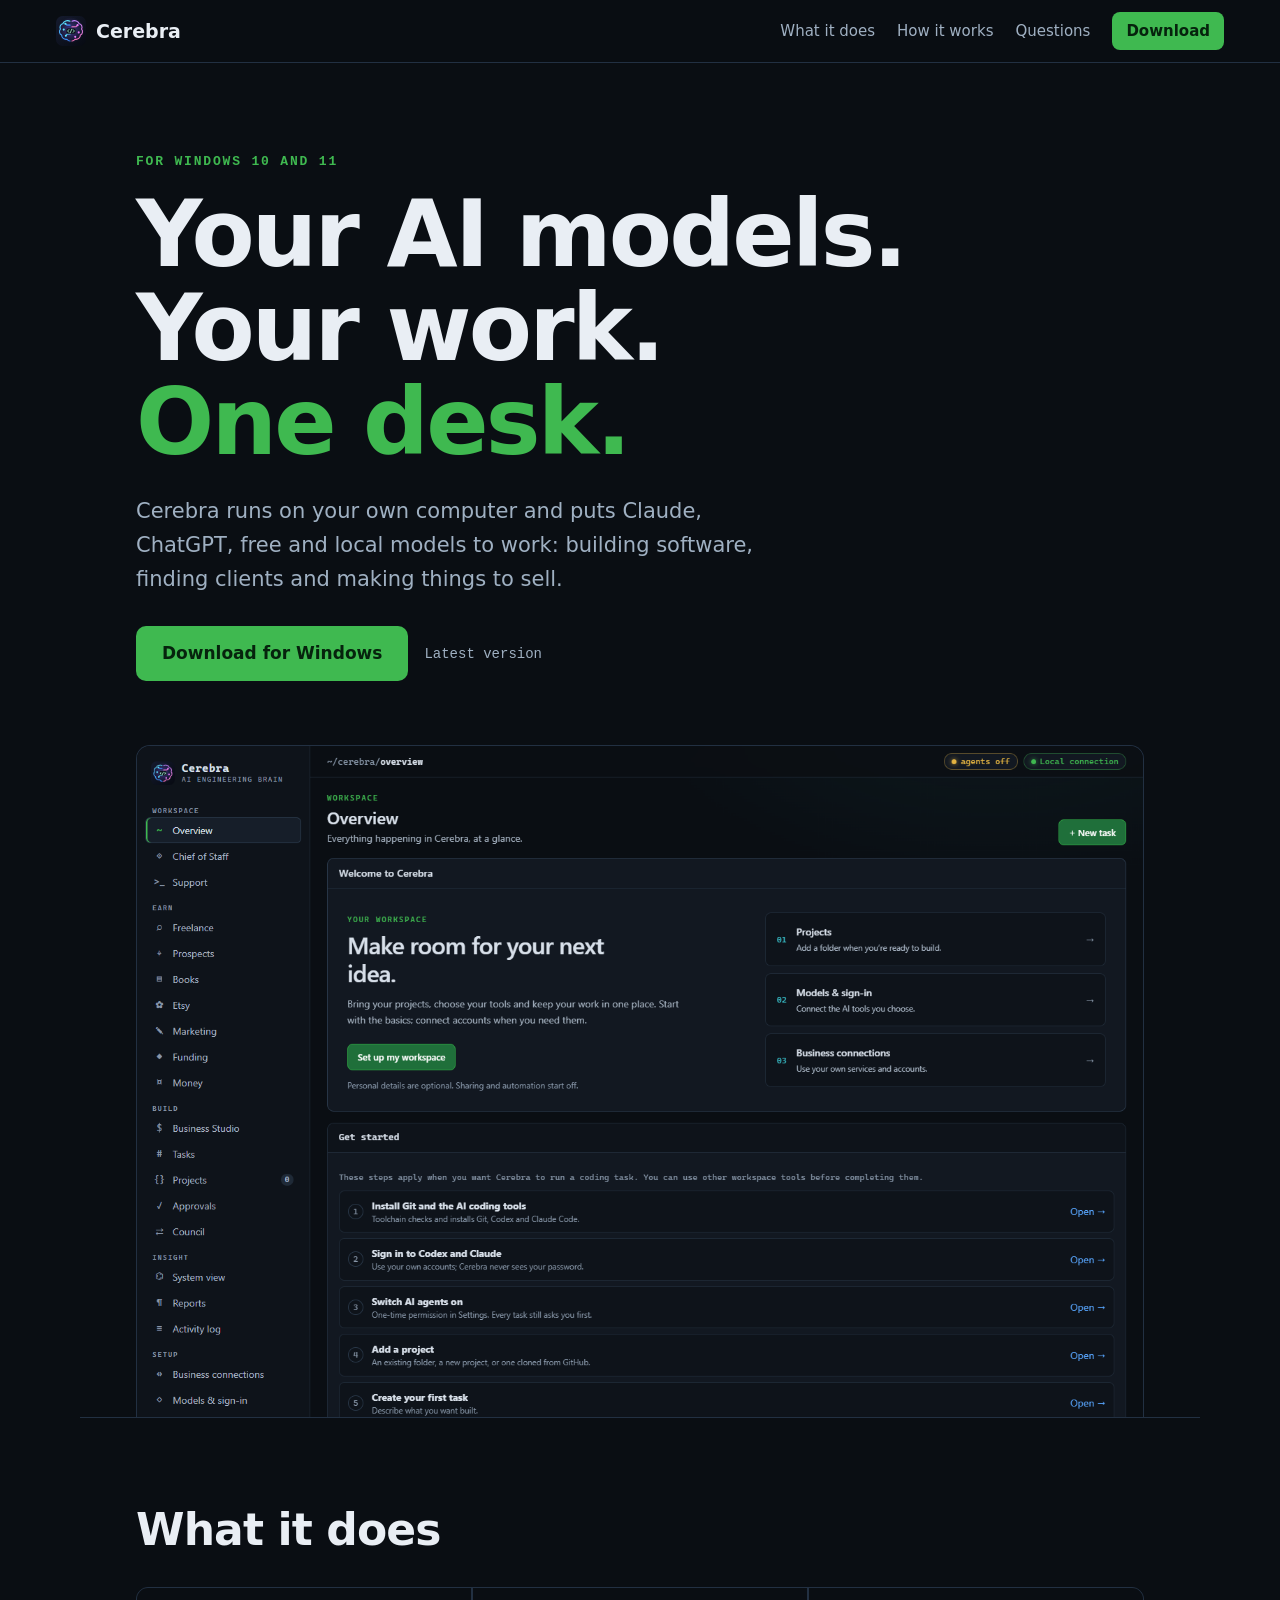
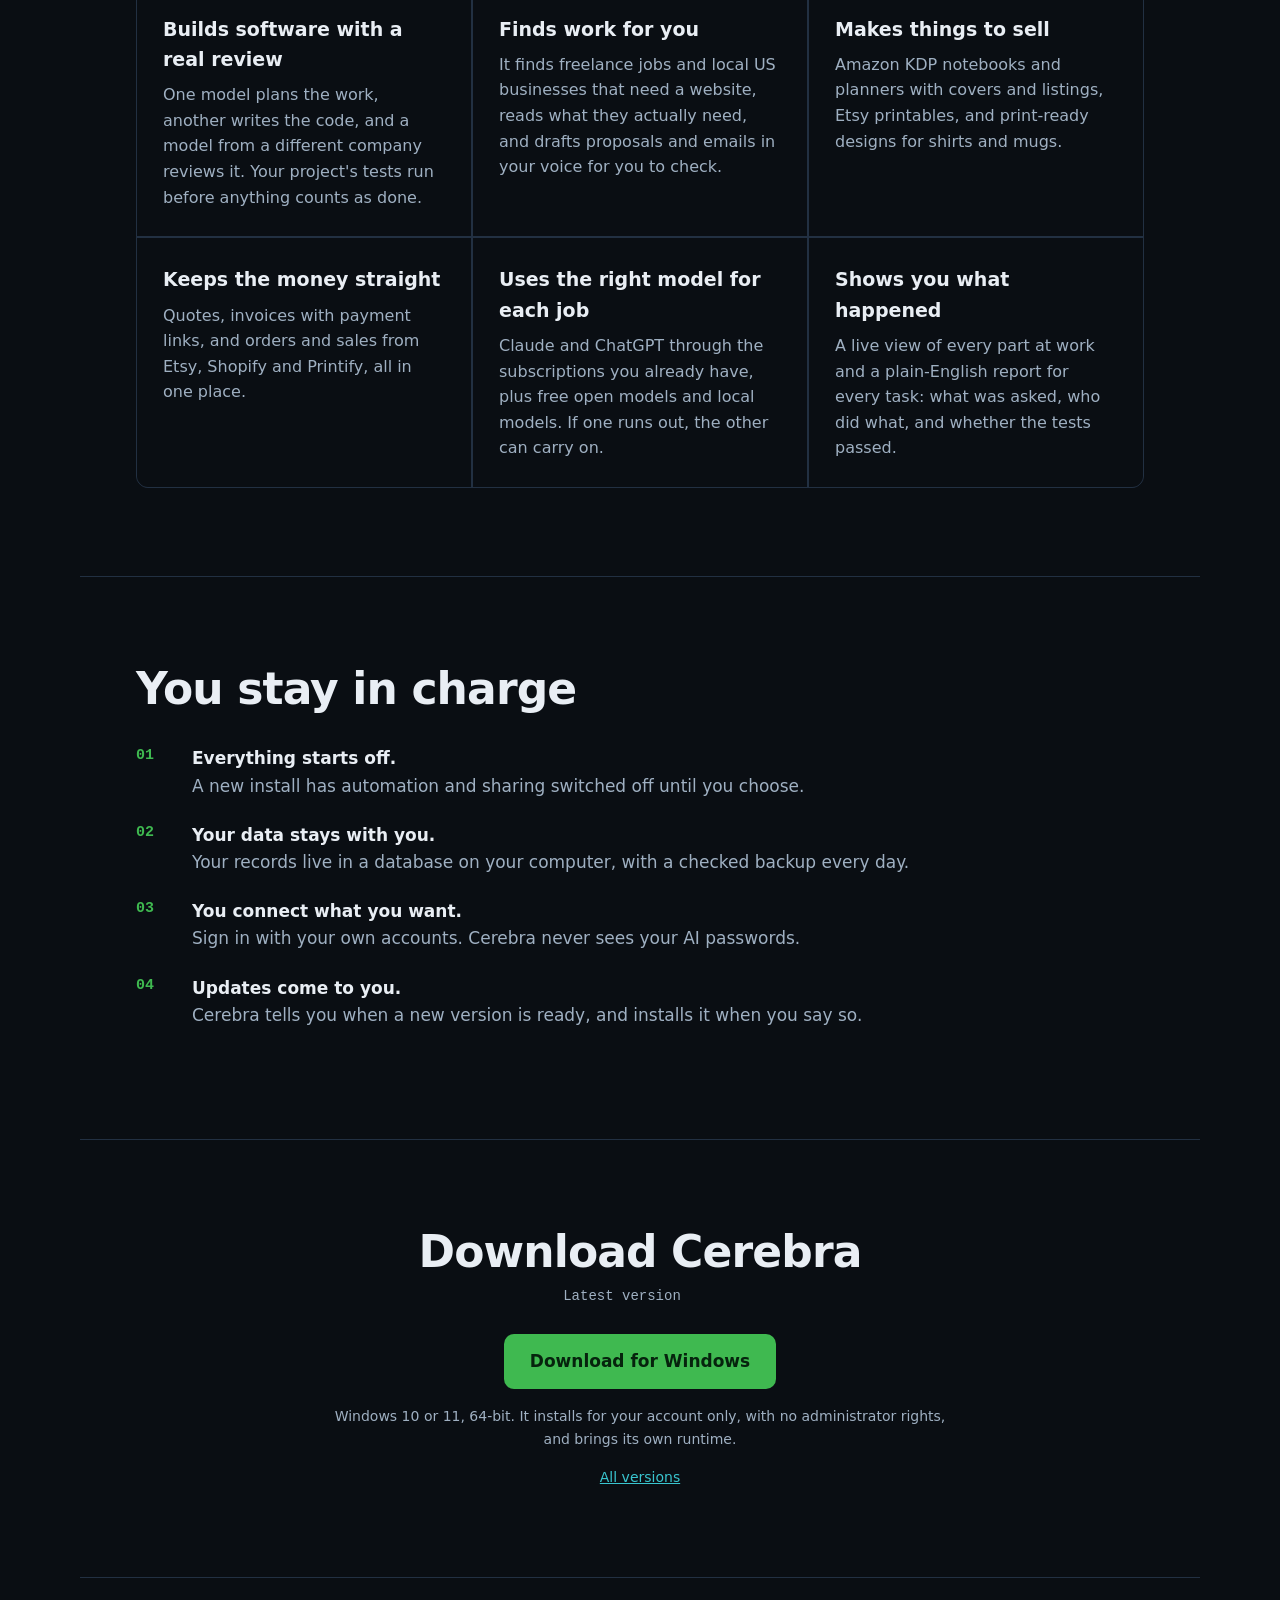
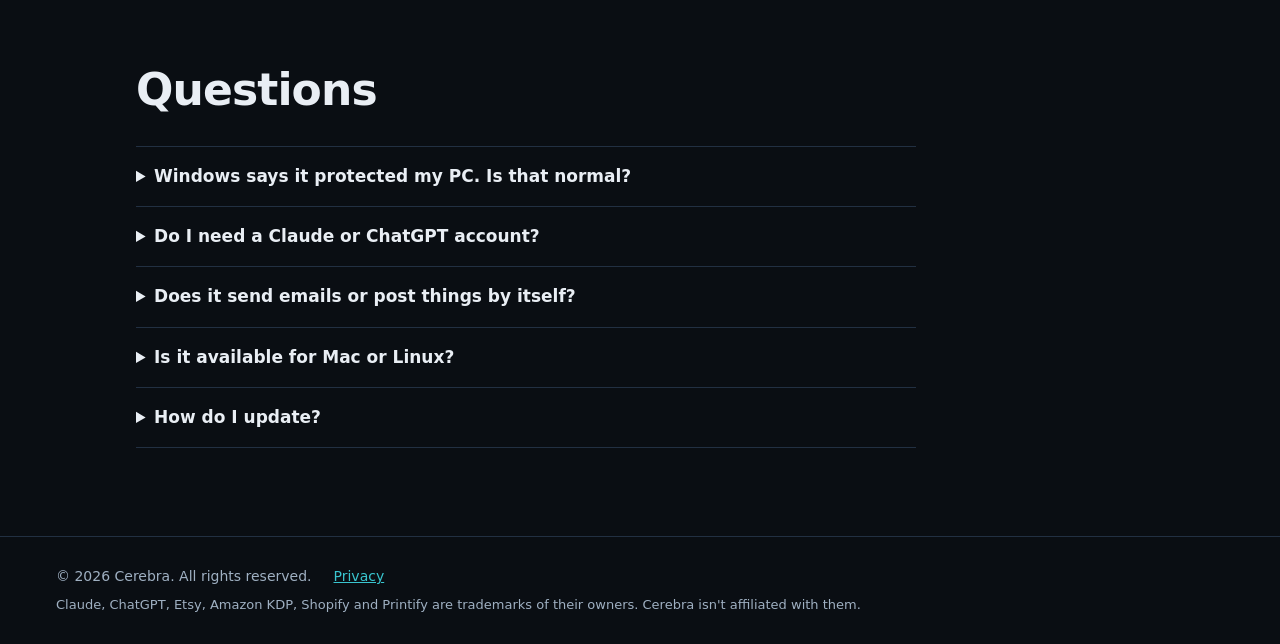
==== index.html @ 4c4b8998 "Add website" ====
<!doctype html>
<html lang="en">
<head>
<meta charset="utf-8">
<meta name="viewport" content="width=device-width, initial-scale=1">
<title>Cerebra: AI models and your side businesses, in one desktop app</title>
<meta name="description" content="Cerebra is a Windows desktop app that puts Claude, ChatGPT, free and local AI models to work: building software, finding clients and making things to sell.">
<meta property="og:title" content="Cerebra">
<meta property="og:description" content="AI models and your side businesses, in one desktop app.">
<meta property="og:image" content="assets/screenshot.png">
<link rel="icon" href="assets/logo.svg" type="image/svg+xml">
<link rel="stylesheet" href="assets/site.css">
</head>
<body>
<header class="top">
  <a class="brand" href="#top"><img src="assets/logo.svg" alt="" width="30" height="30">Cerebra</a>
  <nav aria-label="Main">
    <a href="#what">What it does</a>
    <a href="#how">How it works</a>
    <a href="#questions">Questions</a>
    <a class="pill" href="#download">Download</a>
  </nav>
</header>

<main id="top">
  <section class="hero">
    <p class="kicker">For Windows 10 and 11</p>
    <h1>Your AI models.<br>Your work.<br><span>One desk.</span></h1>
    <p class="lead">Cerebra runs on your own computer and puts Claude, ChatGPT, free and local models to work: building software, finding clients and making things to sell.</p>
    <div class="actions">
      <a class="button" data-download href="https://github.com/Mukira56/Cerebra-Releases/releases/latest">Download for Windows</a>
      <span class="version" data-version>Latest version</span>
    </div>
    <figure class="shot"><img src="assets/screenshot.png" width="1440" height="960" alt="The Cerebra overview page, with its workspace menu and a getting started checklist."></figure>
  </section>

  <section id="what" class="band">
    <h2>What it does</h2>
    <div class="grid">
      <article><h3>Builds software with a real review</h3><p>One model plans the work, another writes the code, and a model from a different company reviews it. Your project's tests run before anything counts as done.</p></article>
      <article><h3>Finds work for you</h3><p>It finds freelance jobs and local US businesses that need a website, reads what they actually need, and drafts proposals and emails in your voice for you to check.</p></article>
      <article><h3>Makes things to sell</h3><p>Amazon KDP notebooks and planners with covers and listings, Etsy printables, and print-ready designs for shirts and mugs.</p></article>
      <article><h3>Keeps the money straight</h3><p>Quotes, invoices with payment links, and orders and sales from Etsy, Shopify and Printify, all in one place.</p></article>
      <article><h3>Uses the right model for each job</h3><p>Claude and ChatGPT through the subscriptions you already have, plus free open models and local models. If one runs out, the other can carry on.</p></article>
      <article><h3>Shows you what happened</h3><p>A live view of every part at work and a plain-English report for every task: what was asked, who did what, and whether the tests passed.</p></article>
    </div>
  </section>

  <section id="how" class="band">
    <h2>You stay in charge</h2>
    <ol class="steps">
      <li><strong>Everything starts off.</strong> A new install has automation and sharing switched off until you choose.</li>
      <li><strong>Your data stays with you.</strong> Your records live in a database on your computer, with a checked backup every day.</li>
      <li><strong>You connect what you want.</strong> Sign in with your own accounts. Cerebra never sees your AI passwords.</li>
      <li><strong>Updates come to you.</strong> Cerebra tells you when a new version is ready, and installs it when you say so.</li>
    </ol>
  </section>

  <section id="download" class="band download">
    <h2>Download Cerebra</h2>
    <p class="meta"><span data-version>Latest version</span><span data-date></span><span data-size></span></p>
    <a class="button" data-download href="https://github.com/Mukira56/Cerebra-Releases/releases/latest">Download for Windows</a>
    <p class="small">Windows 10 or 11, 64-bit. It installs for your account only, with no administrator rights, and brings its own runtime.</p>
    <div class="notes" data-notes-box hidden><h3>What's new</h3><p data-notes></p></div>
    <p class="small hash" data-hash-box hidden>SHA-256: <code data-hash></code></p>
    <p class="small"><a href="https://github.com/Mukira56/Cerebra-Releases/releases">All versions</a></p>
  </section>

  <section id="questions" class="band">
    <h2>Questions</h2>
    <details><summary>Windows says it protected my PC. Is that normal?</summary><p>Yes, for now. Cerebra's installer isn't code-signed yet, so Windows SmartScreen may show "Windows protected your PC". Choose <em>More info</em>, then <em>Run anyway</em>. You can check your download against the SHA-256 shown above.</p></details>
    <details><summary>Do I need a Claude or ChatGPT account?</summary><p>To use them, yes: Cerebra works through your own subscriptions. Free open models and local models are also supported.</p></details>
    <details><summary>Does it send emails or post things by itself?</summary><p>Not unless you turn that on. By default it drafts and you decide. Automatic outreach has daily limits, and it pauses by itself if too many emails bounce.</p></details>
    <details><summary>Is it available for Mac or Linux?</summary><p>The installer is for Windows.</p></details>
    <details><summary>How do I update?</summary><p>Cerebra checks for new versions and offers them in Settings. You don't need a GitHub account.</p></details>
  </section>
</main>

<footer>
  <span>&copy; 2026 Cerebra. All rights reserved.</span>
  <a href="privacy.html">Privacy</a>
  <span class="fine">Claude, ChatGPT, Etsy, Amazon KDP, Shopify and Printify are trademarks of their owners. Cerebra isn't affiliated with them.</span>
</footer>
<script src="assets/release.js"></script>
</body>
</html>
---- assets/site.css ----
:root {
  --ink: #e9eef4; --soft: #9fb0c2; --line: #223042; --bg: #0a0e13; --panel: #111823; --green: #3fb950; --green-ink: #06230d; --cyan: #39c5cf;
  --sans: "Segoe UI", system-ui, -apple-system, Roboto, Arial, sans-serif; --mono: "Cascadia Code", Consolas, ui-monospace, monospace;
}
* { box-sizing: border-box; }
html { scroll-behavior: smooth; scroll-padding-top: 76px; }
body { margin: 0; background: var(--bg); color: var(--ink); font: 17px/1.6 var(--sans); }
a { color: var(--cyan); }
img { max-width: 100%; height: auto; display: block; }
:focus-visible { outline: 2px solid var(--cyan); outline-offset: 3px; border-radius: 4px; }

.top { position: sticky; top: 0; z-index: 5; display: flex; align-items: center; justify-content: space-between; gap: 16px; padding: 12px clamp(16px, 5vw, 56px);
  background: rgba(10, 14, 19, .92); border-bottom: 1px solid var(--line); }
.brand { display: flex; align-items: center; gap: 10px; color: var(--ink); font-weight: 700; font-size: 19px; text-decoration: none; }
.top nav { display: flex; align-items: center; gap: 22px; }
.top nav a { color: var(--soft); text-decoration: none; font-size: 15px; }
.top nav a:hover { color: var(--ink); }
.top nav .pill { color: var(--green-ink); background: var(--green); padding: 7px 14px; border-radius: 8px; font-weight: 600; }
.top nav .pill:hover { color: var(--green-ink); }

.hero { max-width: 1120px; margin: 0 auto; padding: clamp(44px, 8vw, 92px) clamp(16px, 5vw, 56px) 0; }
.kicker { font: 600 13px/1 var(--mono); letter-spacing: .14em; text-transform: uppercase; color: var(--green); margin: 0 0 20px; }
h1 { font-size: clamp(44px, 8.4vw, 92px); line-height: 1.02; letter-spacing: -.03em; margin: 0; }
h1 span { color: var(--green); }
.lead { max-width: 620px; font-size: clamp(18px, 2.2vw, 21px); color: var(--soft); margin: 26px 0 30px; }
.actions { display: flex; flex-wrap: wrap; align-items: center; gap: 16px; }
.button { display: inline-block; background: var(--green); color: var(--green-ink); font-weight: 700; padding: 14px 26px; border-radius: 10px; text-decoration: none; }
.button:hover { background: #56d364; }
.version { font: 14px var(--mono); color: var(--soft); }
.shot { margin: clamp(40px, 6vw, 64px) 0 0; border: 1px solid var(--line); border-bottom: 0; border-radius: 14px 14px 0 0; overflow: hidden; }

.band { max-width: 1120px; margin: 0 auto; padding: clamp(56px, 8vw, 88px) clamp(16px, 5vw, 56px); border-top: 1px solid var(--line); }
h2 { font-size: clamp(30px, 4.4vw, 44px); letter-spacing: -.02em; line-height: 1.1; margin: 0 0 32px; }
h3 { font-size: 19px; margin: 0 0 8px; }
.grid { display: grid; grid-template-columns: repeat(auto-fit, minmax(290px, 1fr)); gap: 2px; background: var(--line); border: 1px solid var(--line); border-radius: 12px; overflow: hidden; }
.grid article { background: var(--bg); padding: 26px; }
.grid p { margin: 0; color: var(--soft); font-size: 16px; }

.steps { list-style: none; margin: 0; padding: 0; counter-reset: step; max-width: 780px; }
.steps li { counter-increment: step; position: relative; padding: 0 0 22px 56px; color: var(--soft); }
.steps li::before { content: "0" counter(step); position: absolute; left: 0; top: 2px; font: 600 15px var(--mono); color: var(--green); }
.steps strong { display: block; color: var(--ink); }

.download { text-align: center; }
.download h2 { margin-bottom: 12px; }
.meta { display: flex; flex-wrap: wrap; justify-content: center; gap: 6px 18px; font: 14px var(--mono); color: var(--soft); margin: 0 0 24px; min-height: 22px; }
.small { font-size: 14px; color: var(--soft); margin: 16px auto 0; max-width: 620px; }
.notes { text-align: left; max-width: 680px; margin: 30px auto 0; padding: 20px 22px; background: var(--panel); border: 1px solid var(--line); border-radius: 12px; }
.notes p { white-space: pre-line; color: var(--soft); font-size: 15px; margin: 0; }
.hash code { font: 12px var(--mono); overflow-wrap: anywhere; }

details { border-top: 1px solid var(--line); padding: 16px 0; max-width: 780px; }
details:last-child { border-bottom: 1px solid var(--line); }
summary { cursor: pointer; font-weight: 600; }
details p { color: var(--soft); margin: 10px 0 0; }

footer { display: flex; flex-wrap: wrap; gap: 8px 22px; padding: 28px clamp(16px, 5vw, 56px); border-top: 1px solid var(--line); color: var(--soft); font-size: 14px; }
.fine { flex-basis: 100%; font-size: 13px; }

.page { max-width: 720px; margin: 0 auto; padding: 56px 16px; }
.page h1 { font-size: clamp(34px, 6vw, 48px); margin-bottom: 24px; }
.page h2 { font-size: 22px; margin: 32px 0 8px; }
.page p { color: var(--soft); }

@media (max-width: 640px) {
  .top nav a:not(.pill) { display: none; }
  .button { width: 100%; text-align: center; }
  .steps li { padding-left: 44px; }
}
@media (prefers-reduced-motion: reduce) { html { scroll-behavior: auto; } }
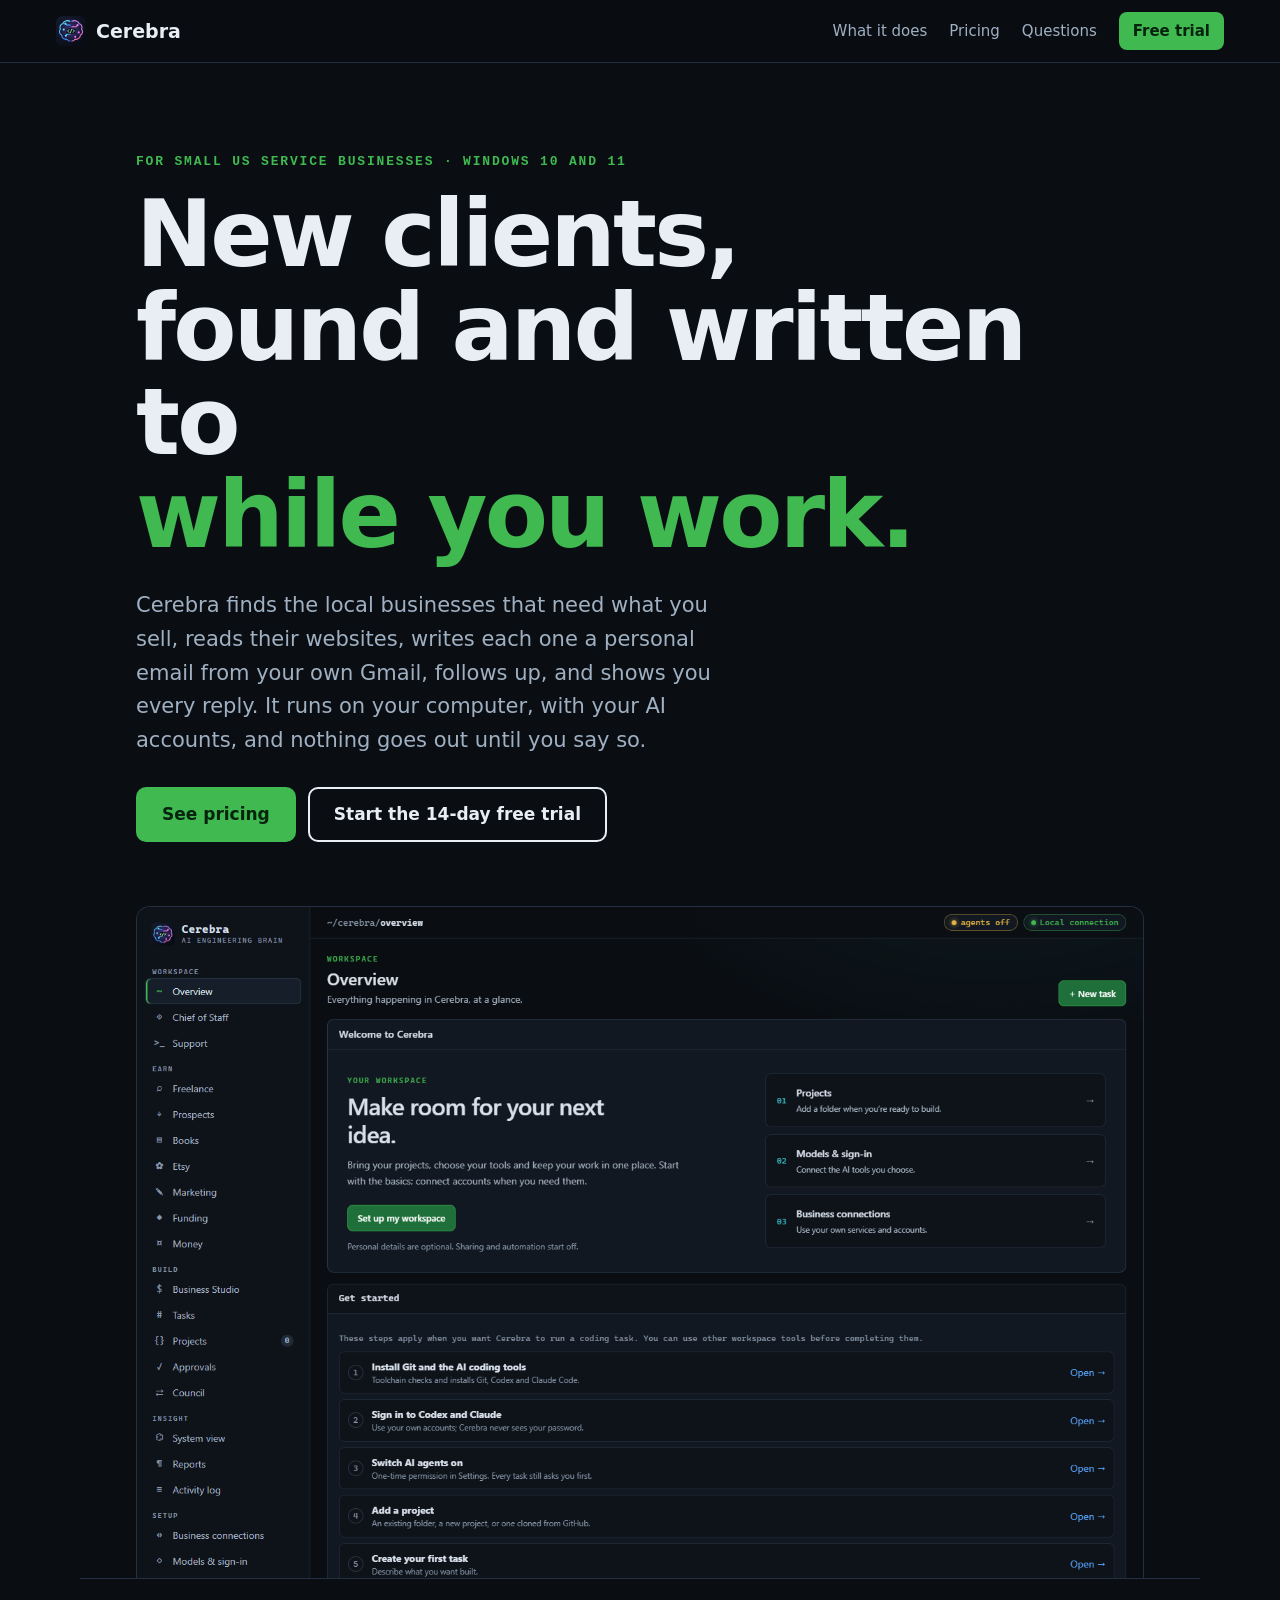
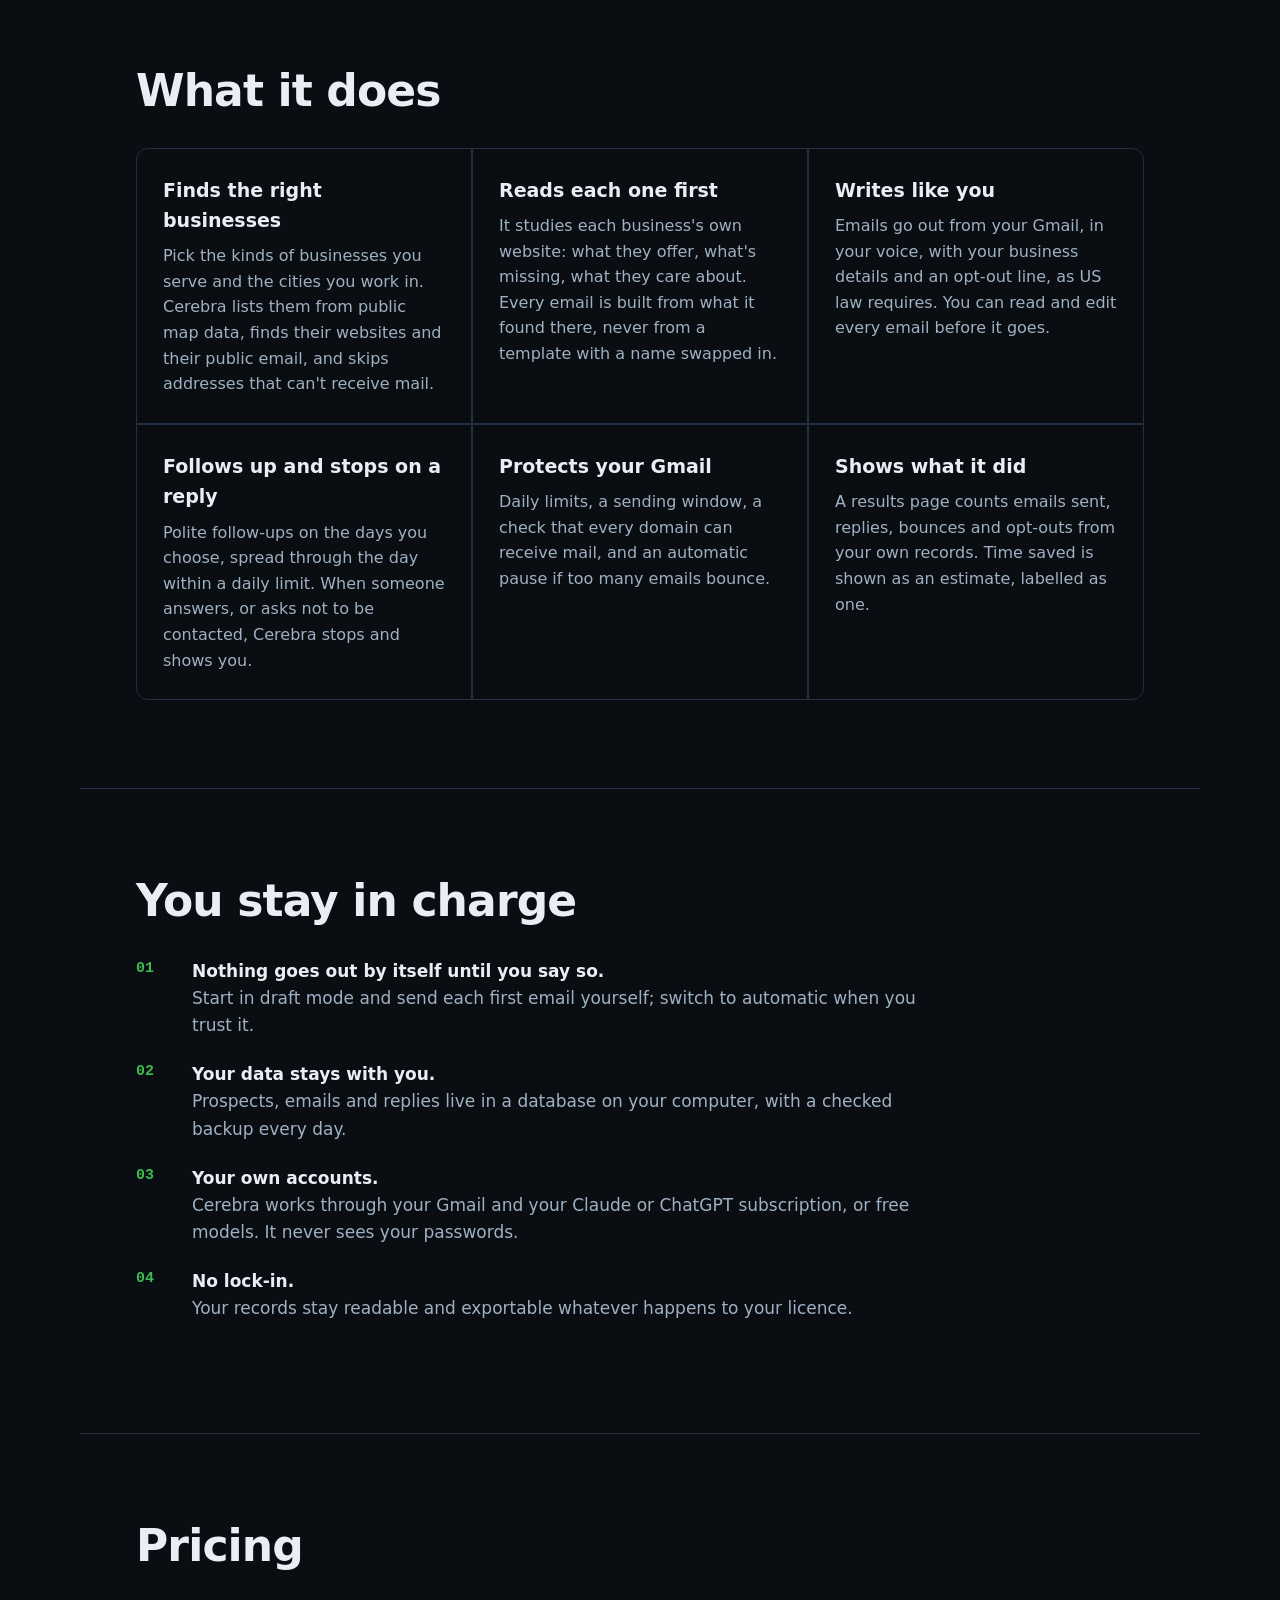
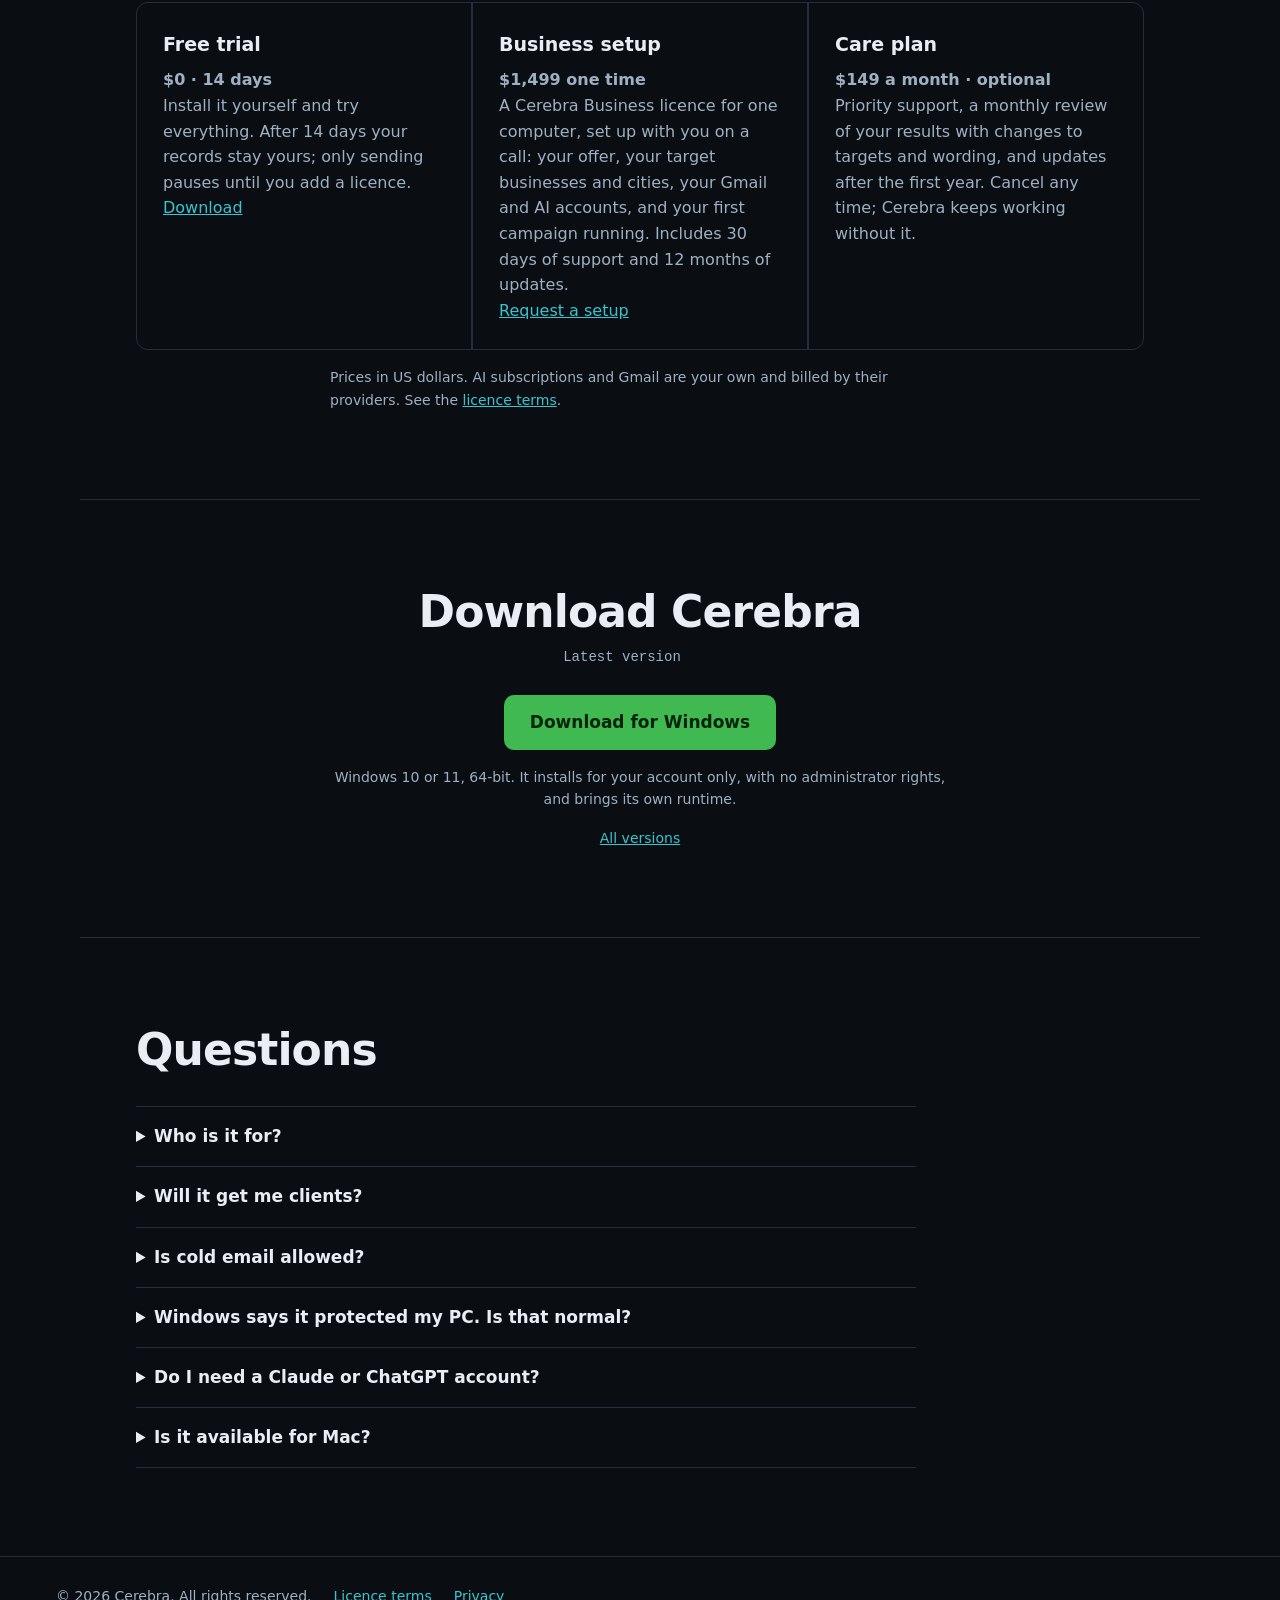
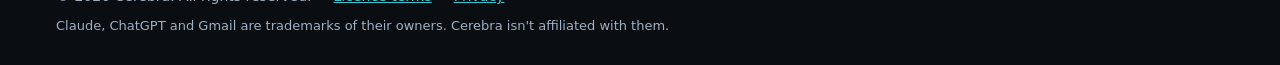
==== commit be5af17d: "Cerebra Business: pricing, licence terms and setup requests" ====
--- a/index.html
+++ b/index.html
@@ -3,10 +3,10 @@
 <head>
 <meta charset="utf-8">
 <meta name="viewport" content="width=device-width, initial-scale=1">
-<title>Cerebra: AI models and your side businesses, in one desktop app</title>
-<meta name="description" content="Cerebra is a Windows desktop app that puts Claude, ChatGPT, free and local AI models to work: building software, finding clients and making things to sell.">
-<meta property="og:title" content="Cerebra">
-<meta property="og:description" content="AI models and your side businesses, in one desktop app.">
+<title>Cerebra Business: researched, personal outreach that runs from your own Gmail</title>
+<meta name="description" content="Cerebra is a Windows app for small US service businesses: it finds the local businesses that need what you sell, researches each one, writes a personal email from your Gmail, follows up and shows you every reply.">
+<meta property="og:title" content="Cerebra Business">
+<meta property="og:description" content="Researched, personal outreach that runs from your own Gmail, on your own computer.">
 <meta property="og:image" content="assets/screenshot.png">
 <link rel="icon" href="assets/logo.svg" type="image/svg+xml">
 <link rel="stylesheet" href="assets/site.css">
@@ -16,20 +16,20 @@
   <a class="brand" href="#top"><img src="assets/logo.svg" alt="" width="30" height="30">Cerebra</a>
   <nav aria-label="Main">
     <a href="#what">What it does</a>
-    <a href="#how">How it works</a>
+    <a href="#pricing">Pricing</a>
     <a href="#questions">Questions</a>
-    <a class="pill" href="#download">Download</a>
+    <a class="pill" href="#download">Free trial</a>
   </nav>
 </header>
 
 <main id="top">
   <section class="hero">
-    <p class="kicker">For Windows 10 and 11</p>
-    <h1>Your AI models.<br>Your work.<br><span>One desk.</span></h1>
-    <p class="lead">Cerebra runs on your own computer and puts Claude, ChatGPT, free and local models to work: building software, finding clients and making things to sell.</p>
+    <p class="kicker">For small US service businesses · Windows 10 and 11</p>
+    <h1>New clients,<br>found and written to<br><span>while you work.</span></h1>
+    <p class="lead">Cerebra finds the local businesses that need what you sell, reads their websites, writes each one a personal email from your own Gmail, follows up, and shows you every reply. It runs on your computer, with your AI accounts, and nothing goes out until you say so.</p>
     <div class="actions">
-      <a class="button" data-download href="https://github.com/Mukira56/Cerebra-Releases/releases/latest">Download for Windows</a>
-      <span class="version" data-version>Latest version</span>
+      <a class="button" href="#pricing">See pricing</a>
+      <a class="button ghost" data-download href="https://github.com/Mukira56/Cerebra-Releases/releases/latest">Start the 14-day free trial</a>
     </div>
     <figure class="shot"><img src="assets/screenshot.png" width="1440" height="960" alt="The Cerebra overview page, with its workspace menu and a getting started checklist."></figure>
   </section>
@@ -37,23 +37,33 @@
   <section id="what" class="band">
     <h2>What it does</h2>
     <div class="grid">
-      <article><h3>Builds software with a real review</h3><p>One model plans the work, another writes the code, and a model from a different company reviews it. Your project's tests run before anything counts as done.</p></article>
-      <article><h3>Finds work for you</h3><p>It finds freelance jobs and local US businesses that need a website, reads what they actually need, and drafts proposals and emails in your voice for you to check.</p></article>
-      <article><h3>Makes things to sell</h3><p>Amazon KDP notebooks and planners with covers and listings, Etsy printables, and print-ready designs for shirts and mugs.</p></article>
-      <article><h3>Keeps the money straight</h3><p>Quotes, invoices with payment links, and orders and sales from Etsy, Shopify and Printify, all in one place.</p></article>
-      <article><h3>Uses the right model for each job</h3><p>Claude and ChatGPT through the subscriptions you already have, plus free open models and local models. If one runs out, the other can carry on.</p></article>
-      <article><h3>Shows you what happened</h3><p>A live view of every part at work and a plain-English report for every task: what was asked, who did what, and whether the tests passed.</p></article>
+      <article><h3>Finds the right businesses</h3><p>Pick the kinds of businesses you serve and the cities you work in. Cerebra lists them from public map data, finds their websites and their public email, and skips addresses that can't receive mail.</p></article>
+      <article><h3>Reads each one first</h3><p>It studies each business's own website: what they offer, what's missing, what they care about. Every email is built from what it found there, never from a template with a name swapped in.</p></article>
+      <article><h3>Writes like you</h3><p>Emails go out from your Gmail, in your voice, with your business details and an opt-out line, as US law requires. You can read and edit every email before it goes.</p></article>
+      <article><h3>Follows up and stops on a reply</h3><p>Polite follow-ups on the days you choose, spread through the day within a daily limit. When someone answers, or asks not to be contacted, Cerebra stops and shows you.</p></article>
+      <article><h3>Protects your Gmail</h3><p>Daily limits, a sending window, a check that every domain can receive mail, and an automatic pause if too many emails bounce.</p></article>
+      <article><h3>Shows what it did</h3><p>A results page counts emails sent, replies, bounces and opt-outs from your own records. Time saved is shown as an estimate, labelled as one.</p></article>
     </div>
   </section>
 
   <section id="how" class="band">
     <h2>You stay in charge</h2>
     <ol class="steps">
-      <li><strong>Everything starts off.</strong> A new install has automation and sharing switched off until you choose.</li>
-      <li><strong>Your data stays with you.</strong> Your records live in a database on your computer, with a checked backup every day.</li>
-      <li><strong>You connect what you want.</strong> Sign in with your own accounts. Cerebra never sees your AI passwords.</li>
-      <li><strong>Updates come to you.</strong> Cerebra tells you when a new version is ready, and installs it when you say so.</li>
+      <li><strong>Nothing goes out by itself until you say so.</strong> Start in draft mode and send each first email yourself; switch to automatic when you trust it.</li>
+      <li><strong>Your data stays with you.</strong> Prospects, emails and replies live in a database on your computer, with a checked backup every day.</li>
+      <li><strong>Your own accounts.</strong> Cerebra works through your Gmail and your Claude or ChatGPT subscription, or free models. It never sees your passwords.</li>
+      <li><strong>No lock-in.</strong> Your records stay readable and exportable whatever happens to your licence.</li>
     </ol>
+  </section>
+
+  <section id="pricing" class="band">
+    <h2>Pricing</h2>
+    <div class="grid">
+      <article><h3>Free trial</h3><p class="price">$0 · 14 days</p><p>Install it yourself and try everything. After 14 days your records stay yours; only sending pauses until you add a licence.</p><p><a data-download href="https://github.com/Mukira56/Cerebra-Releases/releases/latest">Download</a></p></article>
+      <article><h3>Business setup</h3><p class="price">$1,499 one time</p><p>A Cerebra Business licence for one computer, set up with you on a call: your offer, your target businesses and cities, your Gmail and AI accounts, and your first campaign running. Includes 30 days of support and 12 months of updates.</p><p><a href="https://github.com/Mukira56/Cerebra-Releases/issues/new?template=setup.yml">Request a setup</a></p></article>
+      <article><h3>Care plan</h3><p class="price">$149 a month · optional</p><p>Priority support, a monthly review of your results with changes to targets and wording, and updates after the first year. Cancel any time; Cerebra keeps working without it.</p></article>
+    </div>
+    <p class="small">Prices in US dollars. AI subscriptions and Gmail are your own and billed by their providers. See the <a href="terms.html">licence terms</a>.</p>
   </section>
 
   <section id="download" class="band download">
@@ -68,18 +78,20 @@
 
   <section id="questions" class="band">
     <h2>Questions</h2>
-    <details><summary>Windows says it protected my PC. Is that normal?</summary><p>Yes, for now. Cerebra's installer isn't code-signed yet, so Windows SmartScreen may show "Windows protected your PC". Choose <em>More info</em>, then <em>Run anyway</em>. You can check your download against the SHA-256 shown above.</p></details>
-    <details><summary>Do I need a Claude or ChatGPT account?</summary><p>To use them, yes: Cerebra works through your own subscriptions. Free open models and local models are also supported.</p></details>
-    <details><summary>Does it send emails or post things by itself?</summary><p>Not unless you turn that on. By default it drafts and you decide. Automatic outreach has daily limits, and it pauses by itself if too many emails bounce.</p></details>
-    <details><summary>Is it available for Mac or Linux?</summary><p>The installer is for Windows.</p></details>
-    <details><summary>How do I update?</summary><p>Cerebra checks for new versions and offers them in Settings. You don't need a GitHub account.</p></details>
+    <details><summary>Who is it for?</summary><p>Small US businesses that sell a service to other local businesses: web and marketing agencies, IT support, bookkeepers, designers, consultants. If a new client is worth a few hundred dollars or more to you, a handful of good replies pays for it.</p></details>
+    <details><summary>Will it get me clients?</summary><p>It does the finding, research, writing and follow-up, and it shows you exactly what happened. Whether people reply depends on your offer, your market and your emails, so we don't promise numbers. The free trial lets you see real replies before you pay.</p></details>
+    <details><summary>Is cold email allowed?</summary><p>Business email to other businesses is legal in the US when it follows the CAN-SPAM Act: honest subject and sender, your business address, and a working way to opt out, which you must honour. Cerebra adds the opt-out line, stops writing to anyone who opts out and keeps volumes low. You're responsible for your own campaigns; check the rules for your industry.</p></details>
+    <details><summary>Windows says it protected my PC. Is that normal?</summary><p>Yes, for now. The installer isn't code-signed yet, so Windows SmartScreen may show "Windows protected your PC". Choose <em>More info</em>, then <em>Run anyway</em>. You can check your download against the SHA-256 shown above.</p></details>
+    <details><summary>Do I need a Claude or ChatGPT account?</summary><p>A subscription you already have works best. Free open models are also supported for much of the writing.</p></details>
+    <details><summary>Is it available for Mac?</summary><p>Not yet: the app is for Windows 10 and 11.</p></details>
   </section>
 </main>
 
 <footer>
   <span>&copy; 2026 Cerebra. All rights reserved.</span>
+  <a href="terms.html">Licence terms</a>
   <a href="privacy.html">Privacy</a>
-  <span class="fine">Claude, ChatGPT, Etsy, Amazon KDP, Shopify and Printify are trademarks of their owners. Cerebra isn't affiliated with them.</span>
+  <span class="fine">Claude, ChatGPT and Gmail are trademarks of their owners. Cerebra isn't affiliated with them.</span>
 </footer>
 <script src="assets/release.js"></script>
 </body>
--- a/assets/site.css
+++ b/assets/site.css
@@ -68,3 +68,7 @@
   .steps li { padding-left: 44px; }
 }
 @media (prefers-reduced-motion: reduce) { html { scroll-behavior: auto; } }
+
+.price { font-size: 1.35rem; font-weight: 700; margin: .25rem 0 .5rem; }
+.button.ghost { background: transparent; color: inherit; box-shadow: inset 0 0 0 2px currentColor; }
+.actions { display: flex; flex-wrap: wrap; gap: .75rem; align-items: center; }
